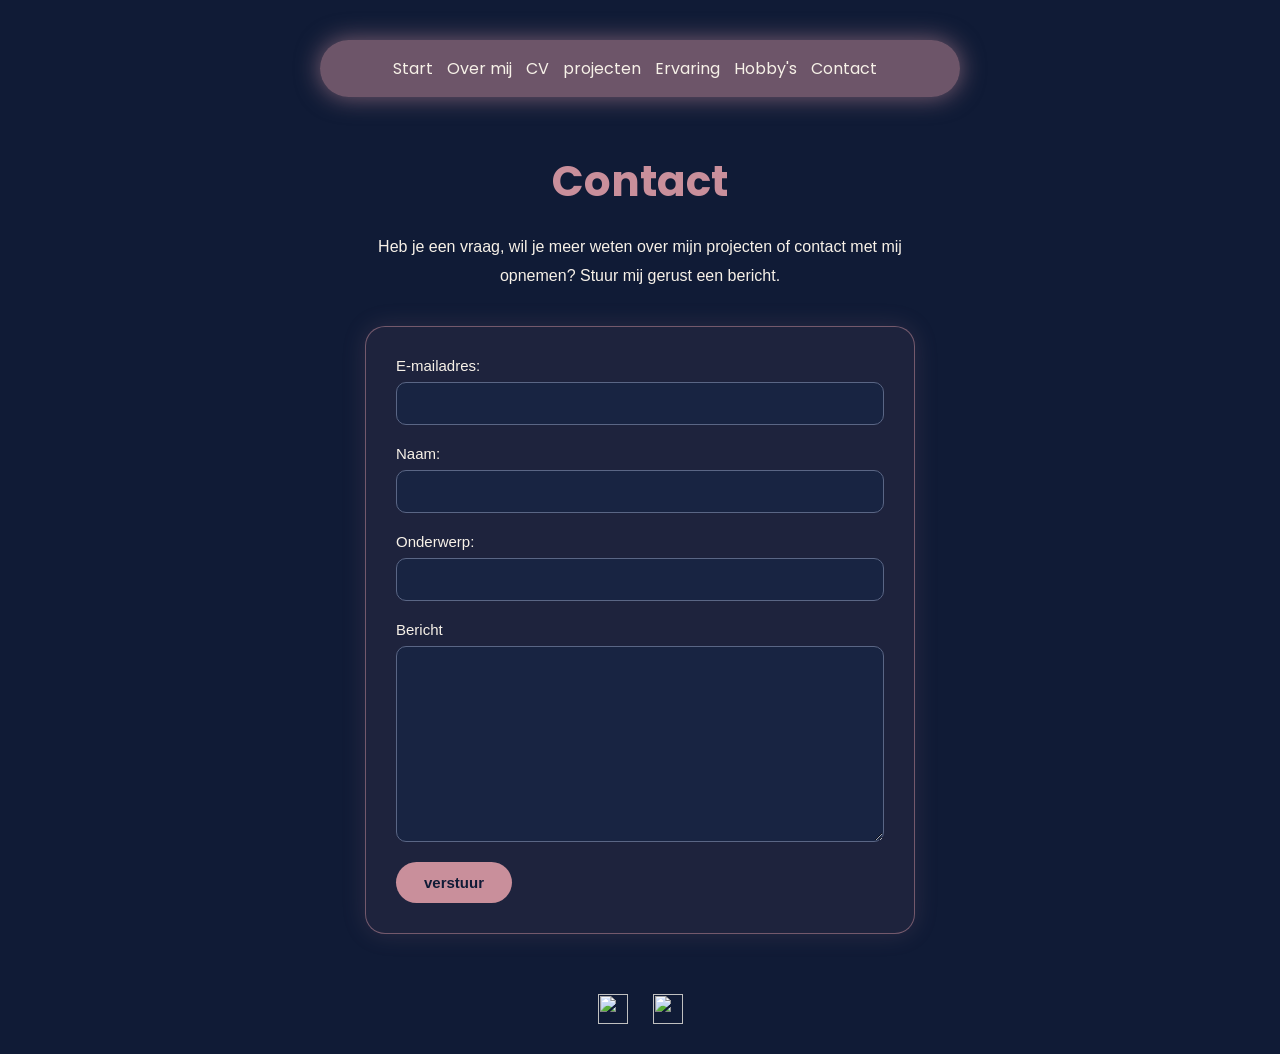
==== contact.html @ 67a2e7f8 "Add portfolio website files" ====
<html lang="en">
<head>
    <link rel="stylesheet" href="style.css">
    <meta charset="UTF-8">
    <meta name="viewport" content="width=device-width, initial-scale=1.0">
    <title>Pagina voor mijn formulier</title>
    <link rel="icon" href="favicon_io/favicon.ico" type="image/x-icon">
</head>
<body>
        <nav>
    <a href="index.html">Start </a>
    <a href="overmij.html">Over mij</a>
    <a href="cv.html"> CV </a>
    <a href="project.html">projecten </a>   
    <a href="ervaring.html">Ervaring </a>   
    <a href="hobby.html">Hobby's</a>
    <a href="contact.html">Contact </a>
      </nav>
      <h1>Contact</h1>
      <p>Heb je een vraag, wil je meer weten over mijn projecten of contact met mij 
opnemen? Stuur mij gerust een bericht.</p>

   <form action="https://tm-statweb.be/forms.php" method="post">

    <div>
    <label for="emailadress">E-mailadres:</label>
     <input type="email" id="emailadress" name="mail" required>
     </div>

     <div>
      <label for="naam">Naam:</label>
      <input type="text" id="naam" name="naam" required>
      </div>
      
<div>
    <label for="onderwerp">Onderwerp:</label>
    <input type="text" id="onderwerp" name="onderwerp" required>
</div>

      <div>
      <label for="bericht">Bericht</label>
      <textarea name="berichtvanmij" id="bericht" rows="10"></textarea>
      </div>

     <input type="submit"  value="verstuur">

   </form>
   
<div class="social-icons">
    <a href="https://www.instagram.com/shayma.vibes?cplk=MTE5NmI5YmJnaTl1aA%3D%3D&utm_source=qr" target="_blank" rel="noopener noreferrer" aria-label="Instagram">
        <img src="https://cdn.simpleicons.org/instagram/C98F9B" alt="">
    </a>

    
    <a href="https://github.com/" target="_blank" rel="noopener noreferrer" aria-label="GitHub">
        <img src="https://cdn.simpleicons.org/github/C98F9B" alt="">
    </a>
</div>

</body>
</html>
---- style.css ----
@import url('https://fonts.googleapis.com/css2?family=Poppins:wght@400;500;600;700&display=swap');

* {
    margin: 0;
    padding: 0;
    box-sizing: border-box;
    font-family: Arial, sans-serif;
    scroll-behavior: smooth;
}

body {
    background-color: #101B36;
}

/* Navigation bar */
nav {
    background: rgba(201, 143, 155, 0.5);
    padding: 16px 0;
    width: 50%;
    text-align: center;
    position: fixed;
    top: 40px;
    left: 50%;
    transform: translateX(-50%);
    border-radius: 30px;
    box-shadow: 0 0 25px rgba(201, 143, 155, 0.6);
    z-index: 10;
}

nav a {
    text-decoration: none;
    color: #F7F1E8;
    margin-right: 10px;
    transition: 300ms;
    font-family: "Poppins", sans-serif;
}

nav a:hover {
    color: #5A4035;
}

/* Main section */
.about-section {
    max-width: 1100px;
    margin: 100px auto 60px;
    padding: 30px;
}

/* Text and avatar layout */
.about-content {
    display: flex;
    flex-direction: row;
    align-items: center;
    justify-content: space-between;
    gap: 60px;
}

/* Title and paragraph */
.about-text {
    flex: 1;
    max-width: 450px;
    color: #F7F1E8;
}

.about-text h1 {
    font-family: "Poppins", sans-serif;
    font-size: 48px;
    font-weight: 700;
    margin-bottom: 20px;
    color: #C98F9B;
}

.about-text p {
    font-size: 16px;
    line-height: 1.8;
}

/* Avatar area */


img {
    max-width: 100%;
    height: auto;
    display: block;
}
.about-content .avatar img {
    width: 100%;
    height: 100%;
    max-width: none;
    min-height: 0;
    object-fit: cover;
    display: block;
}

/* Contact pagina */

h1 {
    text-align: center;
    color: #C98F9B;
    font-family: "Poppins", sans-serif;
    font-size: 42px;
    margin-top: 150px;
    margin-bottom: 20px;
}

p {
    color: #F7F1E8;
    text-align: center;
    max-width: 600px;
    line-height: 1.8;
    margin: 0 auto 35px;
    padding: 0 20px;
}


form {
    max-width: 550px;
    margin: 0 auto 60px;
    padding: 30px;
    background-color: rgba(201, 143, 155, 0.08);
    border: 1px solid rgba(201, 143, 155, 0.5);
    border-radius: 20px;
    box-shadow: 0 0 25px rgba(201, 143, 155, 0.15);
}

form div {
    margin-bottom: 20px;
}


label {
    display: block;
    color: #F7F1E8;
    margin-bottom: 8px;
    font-size: 15px;
}


input[type="text"],
input[type="email"],
textarea {
    width: 100%;
    box-sizing: border-box;
    padding: 12px;
    border: 1px solid #5A6685;
    border-radius: 10px;
    background-color: #182442;
    color: #F7F1E8;
    font-size: 15px;
    outline: none;
}

/* Als je in een veld klikt */

input[type="text"]:focus,
input[type="email"]:focus,
textarea:focus {
    border-color: #C98F9B;
    box-shadow: 0 0 10px rgba(201, 143, 155, 0.3);
}

textarea {
    resize: vertical;
}

/* Verstuurknop */

input[type="submit"] {
    padding: 12px 28px;
    background-color: #C98F9B;
    color: #101B36;
    border: none;
    border-radius: 25px;
    font-size: 15px;
    font-weight: bold;
    cursor: pointer;
    transition: 0.3s;
}

input[type="submit"]:hover {
    background-color: #F7F1E8;
    box-shadow: 0 0 15px rgba(201, 143, 155, 0.5);
    transform: translateY(-2px);
}
/* Projecten pagina */

.projecten-pagina {
    max-width: 1150px;
    margin: 150px auto 60px;
    padding: 20px;
}

.projecten-pagina h1 {
    color: #C98F9B;
    text-align: center;
    font-family: "Poppins", sans-serif;
    font-size: 42px;
    margin: 0 0 20px;
}

.projecten-pagina .intro {
    color: #F7F1E8;
    text-align: center;
    max-width: 600px;
    margin: 0 auto 45px;
    line-height: 1.8;
}

.projecten-container {
    display: grid;
    grid-template-columns: repeat(3, 1fr);
    gap: 25px;
}

.project {
    background-color: rgba(201, 143, 155, 0.08);
    border: 1px solid rgba(201, 143, 155, 0.4);
    border-radius: 20px;
    padding: 20px;
    text-align: center;
    box-shadow: 0 0 20px rgba(201, 143, 155, 0.12);
    transition: 0.3s;
}

.project:hover {
    transform: translateY(-5px);
    box-shadow: 0 0 25px rgba(201, 143, 155, 0.3);
}

.project img {
    width: 100%;
    height: 200px;
    object-fit: cover;
    border-radius: 15px;
    box-shadow: none;
}

.project h2 {
    color: #C98F9B;
    font-family: "Poppins", sans-serif;
    font-size: 21px;
    margin: 20px 0 12px;
}

.project p {
    color: #F7F1E8;
    font-size: 14px;
    line-height: 1.8;
    margin-bottom: 25px;
}

.project-knop {
    display: inline-block;
    background-color: #C98F9B;
    color: #101B36;
    text-decoration: none;
    padding: 12px 20px;
    border-radius: 25px;
    font-size: 14px;
    font-weight: bold;
    transition: 0.3s;
}

.project-knop:hover {
    background-color: #F7F1E8;
    transform: translateY(-2px);
}


/* Ervaring pagina */
.ervaring-pagina {
    max-width: 650px;
    margin: 0 auto 40px;
    padding: 20px 20px 20px;
}


.ervaring-pagina h1 {
    color: #C98F9B;
    font-family: "Poppins", sans-serif;
    font-size: 60px;
    font-weight: 500;
    margin-bottom: 30px;
}

.ervaring-tekst {
    margin-bottom: 25px;
    padding-bottom: 20px;
    border-bottom: 1px solid rgba(201, 143, 155, 0.3);
}

.ervaring-tekst:last-child {
    border-bottom: none;
}

.ervaring-tekst h2 {
    color: #C98F9B;
    font-family: "Poppins", sans-serif;
    font-size: 19px;
    font-weight: 500;
    margin-bottom: 10px;
}

.ervaring-tekst p {
    color: #F7F1E8;
    font-size: 15px;
    line-height: 1.7;
    margin: 0;
}


/* CV pagina */

.cv-pagina {
    max-width: 750px;
    margin: 0 auto;
    padding: 20px 20px 20px;
}


.cv-pagina h1 {
    color: #C98F9B;
    font-family: "Poppins", sans-serif;
    font-size: 50px;
    font-weight: 500;
    text-align: left;
    margin-bottom: 20px;
}


.cv-container {
    display: grid;
    grid-template-columns: 1fr 1fr;
    gap: 35px;
    align-items: start;
}

.cv-kolom {
    display: flex;
    flex-direction: column;
    gap: 20px;
}

.cv-sectie {
    padding-bottom: 15px;
    border-bottom: 1px solid rgba(201, 143, 155, 0.3);
}

.cv-sectie h2 {
    color: #C98F9B;
    font-family: "Poppins", sans-serif;
    font-size: 18px;
    font-weight: 500;
    margin-bottom: 10px;
}


.cv-sectie ul {
    color: #F7F1E8;
    font-size: 14px;
    line-height: 1.8;
    padding-left: 20px;
    margin: 0;
}

.cv-sectie li {
    padding-left: 2px;
    margin-bottom: 3px;
}

.cv-sectie li::marker {
    color: #C98F9B;
}
/* Tabel */
table {
    width: 100%;
    max-width: 600px;
    margin: 30px auto;
    border-collapse: collapse;
    background-color: rgba(201, 143, 155, 0.08);
    color: #F7F1E8;
    border-radius: 12px;
    overflow: hidden;
    box-shadow: 0 0 20px rgba(201, 143, 155, 0.15);
}

/* Titel van de tabel */
caption {
    color: #C98F9B;
    font-family: "Poppins", sans-serif;
    font-size: 20px;
    font-weight: 600;
    margin-bottom: 15px;
}

/* Tabelkoppen */
th {
    background-color: #C98F9B;
    color: #101B36;
    padding: 14px;
    text-align: left;
}

/* Tabelcellen */
td {
    padding: 12px 14px;
    border-bottom: 1px solid rgba(201, 143, 155, 0.3);
}


/* Hobby-pagina */
.hobby-pagina {
    max-width: 1000px;
    margin: 130px auto 50px;
    padding: 20px;
    color: #F7F1E8;
}

.hobby-header {
    margin-bottom: 40px;
}

.hobby-pagina h1 {
    color: #C98F9B;
    font-family: "Poppins", sans-serif;
    font-size: 42px;
    margin-bottom: 20px;
}

.hobby-pagina h2 {
    color: #C98F9B;
    font-family: "Poppins", sans-serif;
    font-size: 23px;
    margin-bottom: 15px;
}

.hobby-pagina p {
    color: #F7F1E8;
    text-align: left;
    max-width: none;
    padding: 0;
    margin: 0 0 15px;
    line-height: 1.8;
}

.hobby-sectie {
    display: flex;
    align-items: center;
    gap: 35px;
    margin-bottom: 40px;
}

.hobby-tekst {
    flex: 1;
}

.hobby-sectie img {
    width: 35%;
    height: 220px;
    min-height: 0;
    object-fit: cover;
    border-radius: 15px;
    box-shadow: none;
}

.hobby-sectie.omgekeerd {
    flex-direction: row-reverse;
}

.hobby-doelen {
    margin-top: 20px;
}

.hobby-doelen ul {
    padding-left: 25px;
    margin: 15px 0;
    line-height: 1.8;
}

.hobby-doelen li::marker {
    color: #C98F9B;
}

/* Startpagina */
.start-pagina {
    min-height: 100vh;
    display: flex;
    flex-direction: column;
    justify-content: center;
    align-items: center;
    text-align: center;
    padding: 120px 20px 40px;
    box-sizing: border-box;
}

.avatar-container {
    width: 260px;
    height: 260px;
    border-radius: 50%;
    overflow: hidden;
    border: 3px solid #C98F9B;
    box-shadow:
        0 0 15px #C98F9B,
        0 0 35px rgba(201, 143, 155, 0.7),
        0 0 60px rgba(201, 143, 155, 0.3);
    margin-bottom: 30px;
}

.start-avatar {
    width: 100%;
    height: 100%;
    object-fit: cover;
    display: block;
}

.start-pagina h1 {
    color: #F7F1E8;
    font-size: 38px;
    margin: 0 0 15px;
}

.start-pagina p {
    color: #C98F9B;
    font-size: 18px;
    margin: 0;
}


/* Avatar op de Over mij-pagina */
.about-content .avatar {
    width: 380px;
    height: 380px;
    flex-shrink: 0;
    border-radius: 50%;
    overflow: hidden;
    border: 3px solid #C98F9B;
    box-shadow: 0 0 18px rgba(201, 143, 155, 0.7);
}

.about-content .avatar img {
    width: 100%;
    height: 100%;
    object-fit: cover;
    display: block;
}


.social-icons {
    display: flex;
    flex-direction: row;
    justify-content: center;
    align-items: center;
    gap: 25px;
    margin: 30px auto;
}

.social-icons a {
    display: inline-flex;
    width: 30px;
    height: 30px;
    flex: 0 0 30px;
    align-items: center;
    justify-content: center;
    transition: transform 0.3s ease;
}

.social-icons img {
    width: 30px;
    height: 30px;
    min-height: 0;
    max-width: none;
    object-fit: contain;
    border-radius: 0;
    box-shadow: none;
    display: block;
}

.social-icons a:hover {
    transform: translateY(-5px);
}

.social-icons a:hover img {
    filter: drop-shadow(0 0 8px #C98F9B);
}
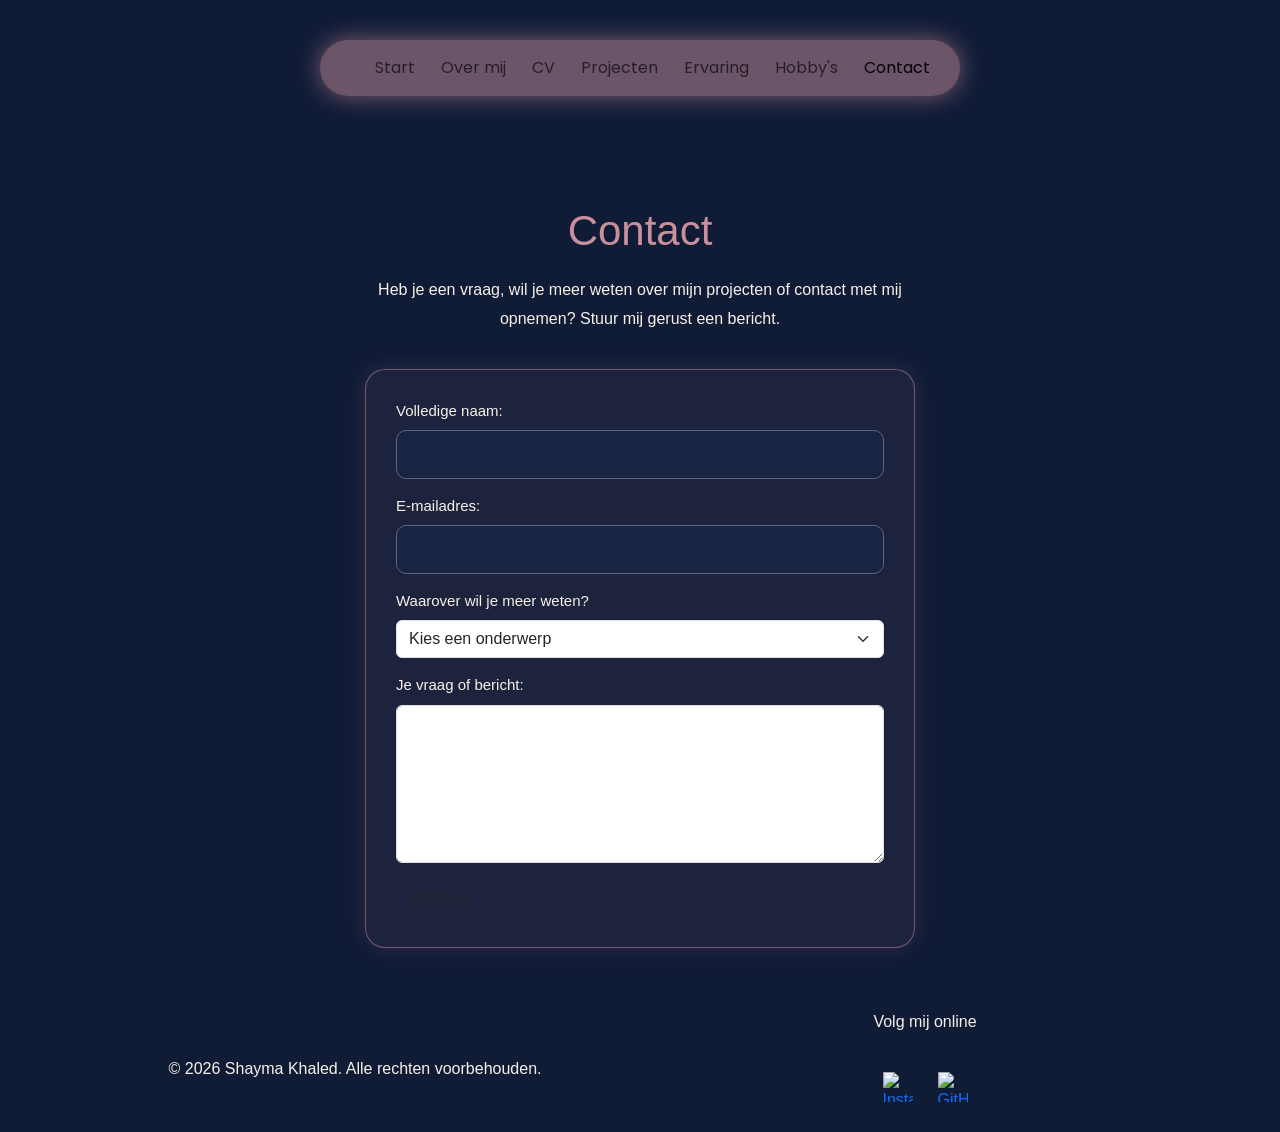
==== commit cc24e8eb: "Update portfolio content and navigation" ====
--- a/contact.html
+++ b/contact.html
@@ -1,61 +1,134 @@
-<html lang="en">
+<!DOCTYPE html>
+<html lang="nl">
 <head>
+     <link rel="stylesheet" href="https://cdn.jsdelivr.net/npm/bootstrap@5.3.8/dist/css/bootstrap.min.css">
     <link rel="stylesheet" href="style.css">
     <meta charset="UTF-8">
     <meta name="viewport" content="width=device-width, initial-scale=1.0">
+     
+    
     <title>Pagina voor mijn formulier</title>
     <link rel="icon" href="favicon_io/favicon.ico" type="image/x-icon">
 </head>
 <body>
-        <nav>
-    <a href="index.html">Start </a>
-    <a href="overmij.html">Over mij</a>
-    <a href="cv.html"> CV </a>
-    <a href="project.html">projecten </a>   
-    <a href="ervaring.html">Ervaring </a>   
-    <a href="hobby.html">Hobby's</a>
-    <a href="contact.html">Contact </a>
-      </nav>
+  
+<nav class="navbar navbar-expand-lg custom-navbar">
+  <div class="container-fluid">
+    <button class="navbar-toggler" type="button" data-bs-toggle="collapse" data-bs-target="#navbarNavDropdown" aria-controls="navbarNavDropdown" aria-expanded="false" aria-label="Toggle navigation">
+      <span class="navbar-toggler-icon"></span>
+    </button>
+    <div class="collapse navbar-collapse" id="navbarNavDropdown">
+     <ul class="navbar-nav ms-auto">
+     <li class="nav-item">
+          <a class="nav-link " href="index.html">Start</a>
+        </li>
+        <li class="nav-item">
+          <a class="nav-link "  href="overmij.html">Over mij</a>
+        </li>
+        <li class="nav-item">
+          <a class="nav-link" href="cv.html">CV</a>
+        </li>
+        <li class="nav-item">
+          <a class="nav-link" href="project.html">Projecten</a>
+        </li>
+          <li class="nav-item">
+          <a class="nav-link" href="ervaring.html">Ervaring</a>
+        </li>
+         <li class="nav-item">
+          <a class="nav-link" href="hobby.html">Hobby's</a>
+        </li>
+        <li class="nav-item">
+    <a class="nav-link active" aria-current="page" href="contact.html">Contact</a>
+</li>
+        
+        
+        
+      </ul>
+    </div>
+  </div>
+</nav>
       <h1>Contact</h1>
       <p>Heb je een vraag, wil je meer weten over mijn projecten of contact met mij 
 opnemen? Stuur mij gerust een bericht.</p>
 
-   <form action="https://tm-statweb.be/forms.php" method="post">
+   
+<form action="https://tm-statweb.be/forms.php" method="post" class="contact-form">
 
-    <div>
-    <label for="emailadress">E-mailadres:</label>
-     <input type="email" id="emailadress" name="mail" required>
-     </div>
+    <div class="mb-3">
+        <label for="naam" class="form-label">Volledige naam:</label>
+        <input type="text" class="form-control" id="naam"
+               name="naam" required>
+    </div>
 
-     <div>
-      <label for="naam">Naam:</label>
-      <input type="text" id="naam" name="naam" required>
-      </div>
-      
-<div>
-    <label for="onderwerp">Onderwerp:</label>
-    <input type="text" id="onderwerp" name="onderwerp" required>
-</div>
+    <div class="mb-3">
+        <label for="emailadress" class="form-label">E-mailadres:</label>
+        <input type="email" class="form-control" id="emailadress"
+               name="mail" required>
+    </div>
 
-      <div>
-      <label for="bericht">Bericht</label>
-      <textarea name="berichtvanmij" id="bericht" rows="10"></textarea>
-      </div>
+    <div class="mb-3">
+        <label for="vaardigheid" class="form-label">
+            Waarover wil je meer weten?
+        </label>
 
-     <input type="submit"  value="verstuur">
+        <select class="form-select" id="vaardigheid" name="vaardigheid" required>
+            <option value="" selected disabled>Kies een onderwerp</option>
+            <option value="programmeren">Programmeren</option>
+            <option value="webdesign">Webdesign</option>
+            <option value="grafisch ontwerp">Grafisch ontwerp</option>
+            <option value="projecten">Mijn projecten</option>
+            <option value="andere">Andere</option>
+        </select>
+    </div>
 
-   </form>
+    <div class="mb-3">
+        <label for="bericht" class="form-label">Je vraag of bericht:</label>
+        <textarea class="form-control" id="bericht"
+                  name="berichtvanmij" rows="6" required></textarea>
+    </div>
+
+    <button type="submit" class="btn custom-btn">Verstuur</button>
+
+</form>
+
    
-<div class="social-icons">
-    <a href="https://www.instagram.com/shayma.vibes?cplk=MTE5NmI5YmJnaTl1aA%3D%3D&utm_source=qr" target="_blank" rel="noopener noreferrer" aria-label="Instagram">
-        <img src="https://cdn.simpleicons.org/instagram/C98F9B" alt="">
-    </a>
+<footer class="site-footer">
+    <div class="container">
+        <div class="row align-items-center text-center g-4">
 
-    
-    <a href="https://github.com/" target="_blank" rel="noopener noreferrer" aria-label="GitHub">
-        <img src="https://cdn.simpleicons.org/github/C98F9B" alt="">
-    </a>
-</div>
+            <div class="col-md-6">
+                <p class="mb-0">
+                    &copy; 2026 Shayma Khaled. Alle rechten voorbehouden.
+                </p>
+            </div>
+
+            <div class="col-md-6">
+                <p>Volg mij online</p>
+
+                <div class="social-icons">
+                    <a href="https://www.instagram.com/shayma.vibes/"
+                       target="_blank"
+                       rel="noopener noreferrer"
+                       aria-label="Instagram">
+                        <img src="https://cdn.simpleicons.org/instagram/C98F9B"
+                             alt="Instagram">
+                    </a>
+
+                    <a href="https://github.com/1984-web"
+                       target="_blank"
+                       rel="noopener noreferrer"
+                       aria-label="GitHub">
+                        <img src="https://cdn.simpleicons.org/github/C98F9B"
+                             alt="GitHub">
+                    </a>
+                </div>
+            </div>
+
+        </div>
+    </div>
+</footer>
+
+<script src="https://cdn.jsdelivr.net/npm/bootstrap@5.3.8/dist/js/bootstrap.bundle.min.js"></script>
 
 </body>
 </html>
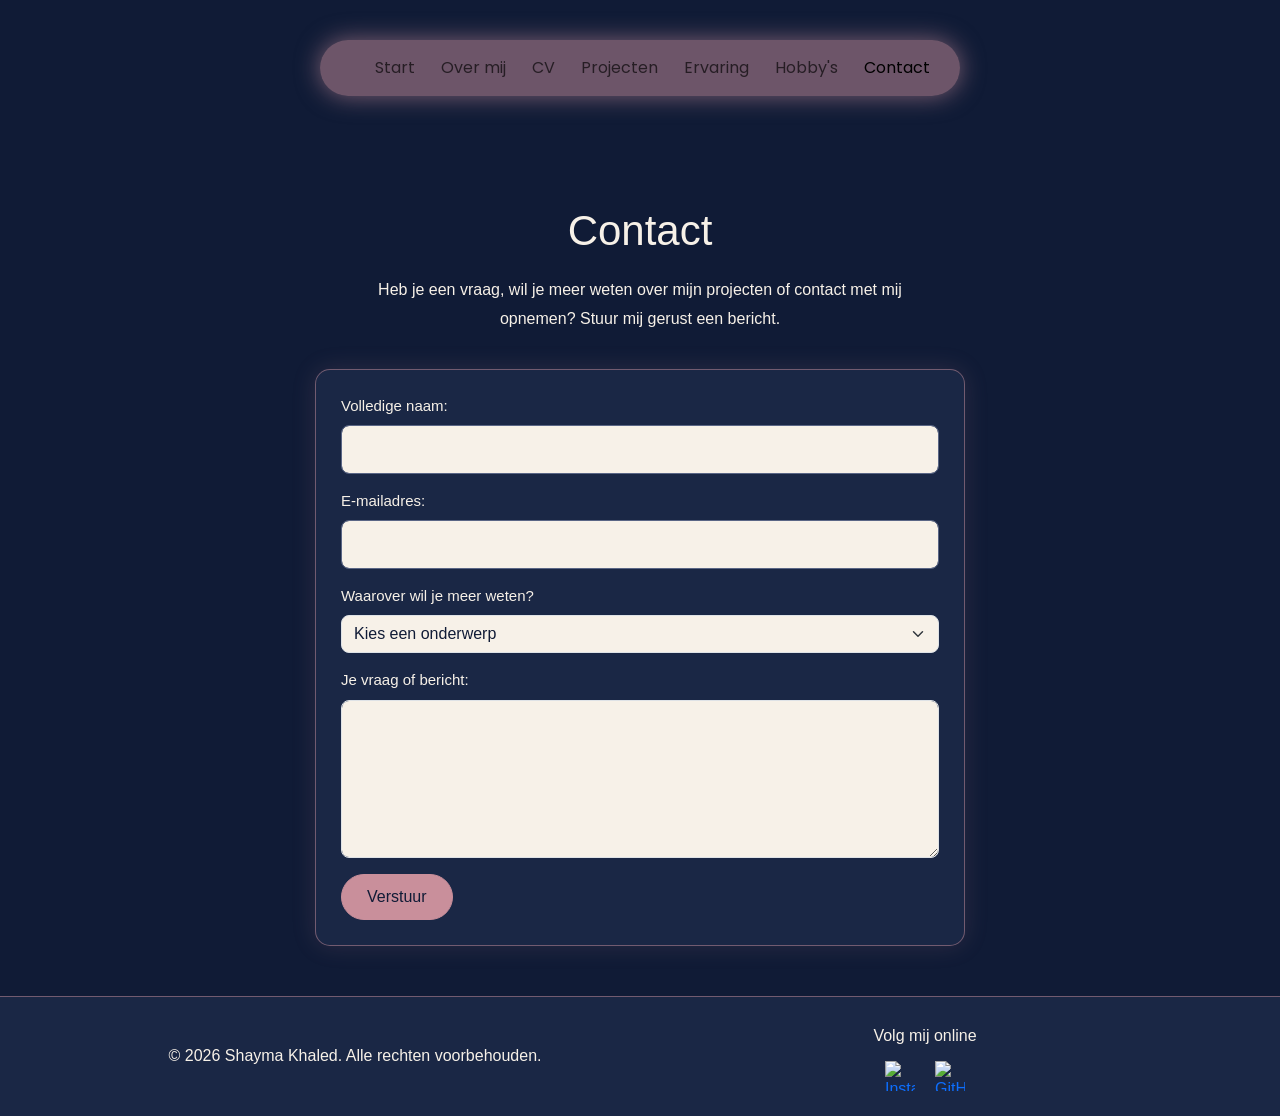
==== commit 99ac48c8: "Organize project folders and update asset paths" ====
--- a/contact.html
+++ b/contact.html
@@ -2,7 +2,7 @@
 <html lang="nl">
 <head>
      <link rel="stylesheet" href="https://cdn.jsdelivr.net/npm/bootstrap@5.3.8/dist/css/bootstrap.min.css">
-    <link rel="stylesheet" href="style.css">
+    <link rel="stylesheet" href="css/style.css">
     <meta charset="UTF-8">
     <meta name="viewport" content="width=device-width, initial-scale=1.0">
      
--- a/css/style.css
+++ b/css/style.css
@@ -0,0 +1,880 @@
+@import url('https://fonts.googleapis.com/css2?family=Poppins:wght@400;500;600;700&display=swap');
+
+* {
+    margin: 0;
+    padding: 0;
+    box-sizing: border-box;
+    font-family: Arial, sans-serif;
+    scroll-behavior: smooth;
+}
+
+body {
+    background-color: #101B36;
+}
+
+/* Navigation bar */
+nav {
+    background: rgba(201, 143, 155, 0.5);
+    padding: 16px 0;
+    width: 50%;
+    text-align: center;
+    position: fixed;
+    top: 40px;
+    left: 50%;
+    transform: translateX(-50%);
+    border-radius: 30px;
+    box-shadow: 0 0 25px rgba(201, 143, 155, 0.6);
+    z-index: 10;
+}
+
+nav a {
+    text-decoration: none;
+    color: #F7F1E8;
+    margin-right: 10px;
+    transition: 300ms;
+    font-family: "Poppins", sans-serif;
+}
+
+nav a:hover {
+    color: #5A4035;
+}
+
+/* Main section */
+.about-section {
+    max-width: 1100px;
+    margin: 100px auto 60px;
+    padding: 30px;
+}
+
+/* Text and avatar layout */
+.about-content {
+    display: flex;
+    flex-direction: row;
+    align-items: center;
+    justify-content: space-between;
+    gap: 60px;
+}
+
+/* Title and paragraph */
+.about-text {
+    flex: 1;
+    max-width: 450px;
+    color: #F7F1E8;
+}
+
+.about-text h1 {
+    font-family: "Poppins", sans-serif;
+    font-size: 48px;
+    font-weight: 700;
+    margin-bottom: 20px;
+    color: #C98F9B;
+}
+
+.about-text p {
+    font-size: 16px;
+    line-height: 1.8;
+}
+
+/* Images */
+img {
+    max-width: 100%;
+    height: auto;
+    display: block;
+}
+
+.about-content .avatar img {
+    width: 100%;
+    height: 100%;
+    max-width: none;
+    min-height: 0;
+    object-fit: cover;
+    display: block;
+}
+
+/* Contact pagina */
+h1 {
+    text-align: center;
+    color: #C98F9B;
+    font-family: "Poppins", sans-serif;
+    font-size: 42px;
+    margin-top: 150px;
+    margin-bottom: 20px;
+}
+
+p {
+    color: #F7F1E8;
+    text-align: center;
+    max-width: 600px;
+    line-height: 1.8;
+    margin: 0 auto 35px;
+    padding: 0 20px;
+}
+
+form {
+    max-width: 550px;
+    margin: 0 auto 60px;
+    padding: 30px;
+    background-color: rgba(201, 143, 155, 0.08);
+    border: 1px solid rgba(201, 143, 155, 0.5);
+    border-radius: 20px;
+    box-shadow: 0 0 25px rgba(201, 143, 155, 0.15);
+}
+
+form div {
+    margin-bottom: 20px;
+}
+
+label {
+    display: block;
+    color: #F7F1E8;
+    margin-bottom: 8px;
+    font-size: 15px;
+}
+
+input[type="text"],
+input[type="email"],
+textarea {
+    width: 100%;
+    box-sizing: border-box;
+    padding: 12px;
+    border: 1px solid #5A6685;
+    border-radius: 10px;
+    background-color: #182442;
+    color: #F7F1E8;
+    font-size: 15px;
+    outline: none;
+}
+
+/* Als je in een veld klikt */
+input[type="text"]:focus,
+input[type="email"]:focus,
+textarea:focus {
+    border-color: #C98F9B;
+    box-shadow: 0 0 10px rgba(201, 143, 155, 0.3);
+}
+
+textarea {
+    resize: vertical;
+}
+
+/* Verstuurknop */
+input[type="submit"] {
+    padding: 12px 28px;
+    background-color: #C98F9B;
+    color: #101B36;
+    border: none;
+    border-radius: 25px;
+    font-size: 15px;
+    font-weight: bold;
+    cursor: pointer;
+    transition: 0.3s;
+}
+
+input[type="submit"]:hover {
+    background-color: #F7F1E8;
+    box-shadow: 0 0 15px rgba(201, 143, 155, 0.5);
+    transform: translateY(-2px);
+}
+
+/* Projecten pagina */
+.projecten-pagina {
+    max-width: 1150px;
+    margin: 150px auto 60px;
+    padding: 20px;
+}
+
+.projecten-pagina h1 {
+    color: #C98F9B;
+    text-align: center;
+    font-family: "Poppins", sans-serif;
+    font-size: 42px;
+    margin: 0 0 20px;
+}
+
+.projecten-pagina .intro {
+    color: #F7F1E8;
+    text-align: center;
+    max-width: 600px;
+    margin: 0 auto 45px;
+    line-height: 1.8;
+}
+
+.projecten-container {
+    display: grid;
+    grid-template-columns: repeat(3, 1fr);
+    gap: 25px;
+}
+
+.project {
+    background-color: rgba(201, 143, 155, 0.08);
+    border: 1px solid rgba(201, 143, 155, 0.4);
+    border-radius: 20px;
+    padding: 20px;
+    text-align: center;
+    box-shadow: 0 0 20px rgba(201, 143, 155, 0.12);
+    transition: 0.3s;
+}
+
+.project:hover {
+    transform: translateY(-5px);
+    box-shadow: 0 0 25px rgba(201, 143, 155, 0.3);
+}
+
+.project img {
+    width: 100%;
+    height: 200px;
+    object-fit: cover;
+    border-radius: 15px;
+    box-shadow: none;
+}
+
+.project h2 {
+    color: #C98F9B;
+    font-family: "Poppins", sans-serif;
+    font-size: 21px;
+    margin: 20px 0 12px;
+}
+
+.project p {
+    color: #F7F1E8;
+    font-size: 14px;
+    line-height: 1.8;
+    margin-bottom: 25px;
+}
+
+.project-knop {
+    display: inline-block;
+    background-color: #C98F9B;
+    color: #101B36;
+    text-decoration: none;
+    padding: 12px 20px;
+    border-radius: 25px;
+    font-size: 14px;
+    font-weight: bold;
+    transition: 0.3s;
+}
+
+.project-knop:hover {
+    background-color: #F7F1E8;
+    transform: translateY(-2px);
+}
+
+/* Ervaring pagina */
+.ervaring-pagina {
+    max-width: 650px;
+    margin: 0 auto 40px;
+    padding: 20px;
+}
+
+.ervaring-pagina h1 {
+    color: #C98F9B;
+    font-family: "Poppins", sans-serif;
+    font-size: 60px;
+    font-weight: 500;
+    margin-bottom: 30px;
+}
+
+.ervaring-tekst {
+    margin-bottom: 25px;
+    padding-bottom: 20px;
+    border-bottom: 1px solid rgba(201, 143, 155, 0.3);
+}
+
+.ervaring-tekst:last-child {
+    border-bottom: none;
+}
+
+.ervaring-tekst h2 {
+    color: #C98F9B;
+    font-family: "Poppins", sans-serif;
+    font-size: 19px;
+    font-weight: 500;
+    margin-bottom: 10px;
+}
+
+.ervaring-tekst p {
+    color: #F7F1E8;
+    font-size: 15px;
+    line-height: 1.7;
+    margin: 0;
+}
+
+/* CV pagina */
+.cv-pagina {
+    max-width: 1000px;
+    margin: 125px auto 0;
+    padding: 20px;
+}
+
+.cv-pagina h1 {
+    color: #C98F9B;
+    font-family: "Poppins", sans-serif;
+    font-size: 50px;
+    font-weight: 500;
+    text-align: left;
+    margin-top: 20px;
+    margin-bottom: 25px;
+}
+
+.cv-container {
+    display: grid;
+    grid-template-columns: minmax(0, 1fr) minmax(0, 1fr);
+    gap: 35px;
+    align-items: start;
+}
+
+.cv-kolom {
+    min-width: 0;
+    display: flex;
+    flex-direction: column;
+    gap: 20px;
+}
+
+.cv-sectie {
+    min-width: 0;
+    padding-bottom: 15px;
+    border-bottom: 1px solid rgba(201, 143, 155, 0.3);
+}
+
+.cv-sectie h2 {
+    color: #C98F9B;
+    font-family: "Poppins", sans-serif;
+    font-size: 18px;
+    font-weight: 500;
+    margin-bottom: 10px;
+}
+
+.cv-sectie ul {
+    color: #F7F1E8;
+    font-size: 14px;
+    line-height: 1.8;
+    padding-left: 20px;
+    margin: 0;
+}
+
+.cv-sectie li {
+    padding-left: 2px;
+    margin-bottom: 3px;
+}
+
+.cv-sectie li::marker {
+    color: #C98F9B;
+}
+
+/* Tabel talenkennis */
+.cv-talen-tabel {
+    display: table;
+    visibility: visible;
+    opacity: 1;
+    width: 100%;
+    max-width: 600px;
+    margin: 10px auto 20px;
+    border-collapse: collapse;
+    background-color: rgba(201, 143, 155, 0.08);
+    color: #F7F1E8;
+    border-radius: 12px;
+    overflow: hidden;
+    box-shadow: 0 0 20px rgba(201, 143, 155, 0.15);
+}
+
+.cv-talen-tabel caption {
+    caption-side: top;
+    color: #C98F9B;
+    font-family: "Poppins", sans-serif;
+    font-size: 20px;
+    font-weight: 600;
+    text-align: center;
+    padding-bottom: 10px;
+}
+
+.cv-talen-tabel th {
+    background-color: #C98F9B;
+    color: #101B36;
+    padding: 14px;
+    text-align: left;
+}
+
+.cv-talen-tabel td {
+    color: #F7F1E8;
+    padding: 12px 14px;
+    border-bottom: 1px solid rgba(201, 143, 155, 0.3);
+}
+
+/* Hobby-pagina */
+.hobby-pagina {
+    max-width: 1000px;
+    margin: 130px auto 50px;
+    padding: 20px;
+    color: #F7F1E8;
+}
+
+.hobby-header {
+    margin-bottom: 40px;
+}
+
+.hobby-pagina h1 {
+    color: #C98F9B;
+    font-family: "Poppins", sans-serif;
+    font-size: 42px;
+    margin-bottom: 20px;
+}
+
+.hobby-pagina h2 {
+    color: #C98F9B;
+    font-family: "Poppins", sans-serif;
+    font-size: 23px;
+    margin-bottom: 15px;
+}
+
+.hobby-pagina p {
+    color: #F7F1E8;
+    text-align: left;
+    max-width: none;
+    padding: 0;
+    margin: 0 0 15px;
+    line-height: 1.8;
+}
+
+.hobby-sectie {
+    display: flex;
+    align-items: center;
+    gap: 35px;
+    margin-bottom: 40px;
+}
+
+.hobby-tekst {
+    flex: 1;
+}
+
+.hobby-sectie img {
+    width: 35%;
+    height: 220px;
+    min-height: 0;
+    object-fit: cover;
+    border-radius: 15px;
+    box-shadow: none;
+}
+
+.hobby-sectie.omgekeerd {
+    flex-direction: row-reverse;
+}
+
+.hobby-doelen {
+    margin-top: 20px;
+}
+
+.hobby-doelen ul {
+    padding-left: 25px;
+    margin: 15px 0;
+    line-height: 1.8;
+}
+
+.hobby-doelen li::marker {
+    color: #C98F9B;
+}
+
+/* Startpagina */
+.start-pagina {
+    min-height: 100vh;
+    display: flex;
+    flex-direction: column;
+    justify-content: center;
+    align-items: center;
+    text-align: center;
+    padding: 120px 20px 40px;
+}
+
+.avatar-container {
+    width: 260px;
+    height: 260px;
+    border-radius: 50%;
+    overflow: hidden;
+    border: 3px solid #C98F9B;
+    box-shadow:
+        0 0 15px #C98F9B,
+        0 0 35px rgba(201, 143, 155, 0.7),
+        0 0 60px rgba(201, 143, 155, 0.3);
+    margin-bottom: 30px;
+}
+
+.start-avatar {
+    width: 100%;
+    height: 100%;
+    object-fit: cover;
+    display: block;
+}
+
+.start-pagina h1 {
+    color: #F7F1E8;
+    font-size: 38px;
+    margin: 0 0 15px;
+}
+
+.start-pagina p {
+    color: #C98F9B;
+    font-size: 18px;
+    margin: 0;
+}
+
+/* Avatar op de Over mij-pagina */
+.about-content .avatar {
+    width: 380px;
+    height: 380px;
+    flex-shrink: 0;
+    border-radius: 50%;
+    overflow: hidden;
+    border: 3px solid #C98F9B;
+    box-shadow: 0 0 18px rgba(201, 143, 155, 0.7);
+}
+
+.about-content .avatar img {
+    width: 100%;
+    height: 100%;
+    object-fit: cover;
+    display: block;
+}
+
+/* Social media */
+.social-icons {
+    display: flex;
+    flex-direction: row;
+    justify-content: center;
+    align-items: center;
+    gap: 25px;
+    margin: 30px auto;
+}
+
+.social-icons a {
+    display: inline-flex;
+    width: 30px;
+    height: 30px;
+    flex: 0 0 30px;
+    align-items: center;
+    justify-content: center;
+    transition: transform 0.3s ease;
+}
+
+.social-icons img {
+    width: 30px;
+    height: 30px;
+    min-height: 0;
+    max-width: none;
+    object-fit: contain;
+    border-radius: 0;
+    box-shadow: none;
+    display: block;
+}
+
+.social-icons a:hover {
+    transform: translateY(-5px);
+}
+
+.social-icons a:hover img {
+    filter: drop-shadow(0 0 8px #C98F9B);
+}
+
+.custom-navbar .nav-link {
+    white-space: nowrap;
+}
+
+.custom-btn {
+    background-color: #C98F9B;
+    color: #101B36;
+    border: 1px solid #C98F9B;
+    border-radius: 25px;
+    padding: 10px 25px;
+    text-decoration: none;
+    transition: 0.3s;
+}
+
+.custom-btn:hover {
+    background-color: #F7F1E8;
+    color: #101B36;
+    border-color: #F7F1E8;
+}
+
+/* Bootstrap cards */
+.card {
+    background-color: #1A2745;
+    color: #F7F1E8;
+    border: 1px solid rgba(201, 143, 155, 0.5);
+    border-radius: 15px;
+    overflow: hidden;
+}
+
+.card .card-title,
+.card .card-text {
+    color: #F7F1E8;
+}
+
+.card .card-img-top {
+    height: 200px;
+    object-fit: cover;
+}
+
+/* CV profielfoto */
+.cv-foto img {
+    display: block;
+    width: 150px;
+    height: 150px;
+    margin: 0 auto;
+    object-fit: cover;
+    border: 3px solid #C98F9B;
+    box-shadow: 0 0 20px rgba(201, 143, 155, 0.4);
+}
+
+/* Swiper - technische vaardigheden */
+.skillsSwiper {
+    position: relative;
+    width: 100%;
+    max-width: 100%;
+    overflow: hidden;
+    padding: 25px 35px 50px;
+}
+
+.skillsSwiper .swiper-wrapper {
+    align-items: center;
+}
+
+.skillsSwiper .swiper-slide {
+    min-width: 0;
+    height: auto;
+    display: flex;
+    flex-direction: column;
+    align-items: center;
+    justify-content: center;
+    text-align: center;
+}
+
+.skillsSwiper .swiper-slide .skill-logo {
+    display: block;
+    width: 80px;
+    height: 80px;
+    max-width: 100%;
+    object-fit: contain;
+    margin: 0 auto 10px;
+}
+
+.skillsSwiper .swiper-slide p {
+    width: 100%;
+    max-width: none;
+    padding: 0;
+    margin: 8px 0 0;
+    text-align: center;
+    font-size: 14px;
+    color: #F7F1E8;
+}
+
+.skillsSwiper .swiper-button-next,
+.skillsSwiper .swiper-button-prev {
+    color: #C98F9B;
+}
+
+.skillsSwiper .swiper-button-next::after,
+.skillsSwiper .swiper-button-prev::after {
+    font-size: 20px;
+}
+
+.skillsSwiper .swiper-pagination {
+    bottom: 5px;
+}
+
+.skillsSwiper .swiper-pagination-bullet-active {
+    background: #C98F9B;
+}
+
+/* Hobby carousel */
+.hobby-carousel-img {
+    height: 400px;
+    object-fit: cover;
+    border-radius: 15px;
+}
+
+#hobbyCarousel .carousel-caption {
+    background-color: rgba(16, 27, 54, 0.85);
+    border-radius: 12px;
+    padding: 12px;
+}
+
+#hobbyCarousel .carousel-caption h5,
+#hobbyCarousel .carousel-caption p {
+    color: #F7F1E8;
+}
+
+/* Contact form */
+.contact-form {
+    width: 90%;
+    max-width: 650px;
+    margin: 30px auto;
+    padding: 25px;
+    background-color: #1A2745;
+    border: 1px solid rgba(201, 143, 155, 0.5);
+    border-radius: 15px;
+    color: #F7F1E8;
+}
+
+.contact-form .form-label {
+    color: #F7F1E8;
+}
+
+.contact-form .form-control,
+.contact-form .form-select {
+    background-color: #F7F1E8;
+    color: #101B36;
+    border-radius: 8px;
+}
+
+.contact-form .form-control:focus,
+.contact-form .form-select:focus {
+    border-color: #C98F9B;
+    box-shadow: 0 0 0 0.2rem rgba(201, 143, 155, 0.25);
+}
+
+body > h1,
+body > p {
+    text-align: center;
+    color: #F7F1E8;
+}
+
+/* Footer */
+.site-footer {
+    background-color: #1A2745;
+    color: #F7F1E8;
+    border-top: 1px solid rgba(201, 143, 155, 0.5);
+    padding: 25px 0;
+    margin-top: 50px;
+}
+
+.site-footer p {
+    margin-bottom: 10px;
+}
+
+.site-footer .social-icons {
+    display: flex;
+    justify-content: center;
+    gap: 20px;
+    margin: 10px 0 0;
+}
+
+.site-footer .social-icons img {
+    width: 30px;
+    height: 30px;
+}
+
+/* Responsive: navigatie */
+@media (max-width: 991.98px) {
+    .custom-navbar {
+        width: calc(100% - 24px);
+        top: 12px;
+        padding: 10px 14px;
+    }
+
+    .custom-navbar .navbar-nav {
+        align-items: stretch;
+    }
+}
+
+/* Projecten: tablets */
+@media (max-width: 900px) {
+    .projecten-container {
+        grid-template-columns: repeat(2, minmax(0, 1fr));
+    }
+}
+
+/* CV responsive */
+@media (max-width: 767.98px) {
+    .cv-container {
+        grid-template-columns: 1fr;
+    }
+
+    .cv-pagina {
+        padding: 15px;
+    }
+}
+
+/* Mobiele schermen */
+@media (max-width: 576px) {
+
+    .projecten-container {
+        grid-template-columns: 1fr;
+    }
+
+    .about-content {
+        flex-direction: column;
+        gap: 30px;
+    }
+
+    .about-content .avatar {
+        width: min(280px, 100%);
+        height: auto;
+        aspect-ratio: 1 / 1;
+    }
+
+    .about-text h1 {
+        font-size: 36px;
+    }
+
+    .ervaring-pagina h1 {
+        font-size: 42px;
+    }
+
+    .hobby-sectie,
+    .hobby-sectie.omgekeerd {
+        flex-direction: column;
+        align-items: stretch;
+        gap: 20px;
+    }
+
+    .hobby-sectie img {
+        width: 100%;
+        height: 220px;
+    }
+
+    .avatar-container {
+        width: min(220px, 75vw);
+        height: min(220px, 75vw);
+    }
+
+    .cv-pagina h1 {
+        font-size: 38px;
+    }
+
+    .hobby-carousel-img {
+        height: 280px;
+    }
+
+    #hobbyCarousel .carousel-caption {
+        padding: 6px;
+    }
+
+    #hobbyCarousel .carousel-caption h5 {
+        font-size: 16px;
+    }
+
+    #hobbyCarousel .carousel-caption p {
+        font-size: 12px;
+        margin-bottom: 0;
+    }
+
+}
+/* Hobby carousel captions */
+
+#hobbyCarousel .carousel-caption {
+    background-color: rgba(16, 27, 54, 0.85);
+    border-radius: 12px;
+    padding: 12px;
+    text-align: center;
+}
+
+#hobbyCarousel .carousel-caption h5 {
+    color: #F7F1E8;
+    text-align: center;
+}
+
+#hobbyCarousel .carousel-caption p {
+    color: #F7F1E8;
+    text-align: center;
+    max-width: none;
+    padding: 0;
+    margin: 0;
+}
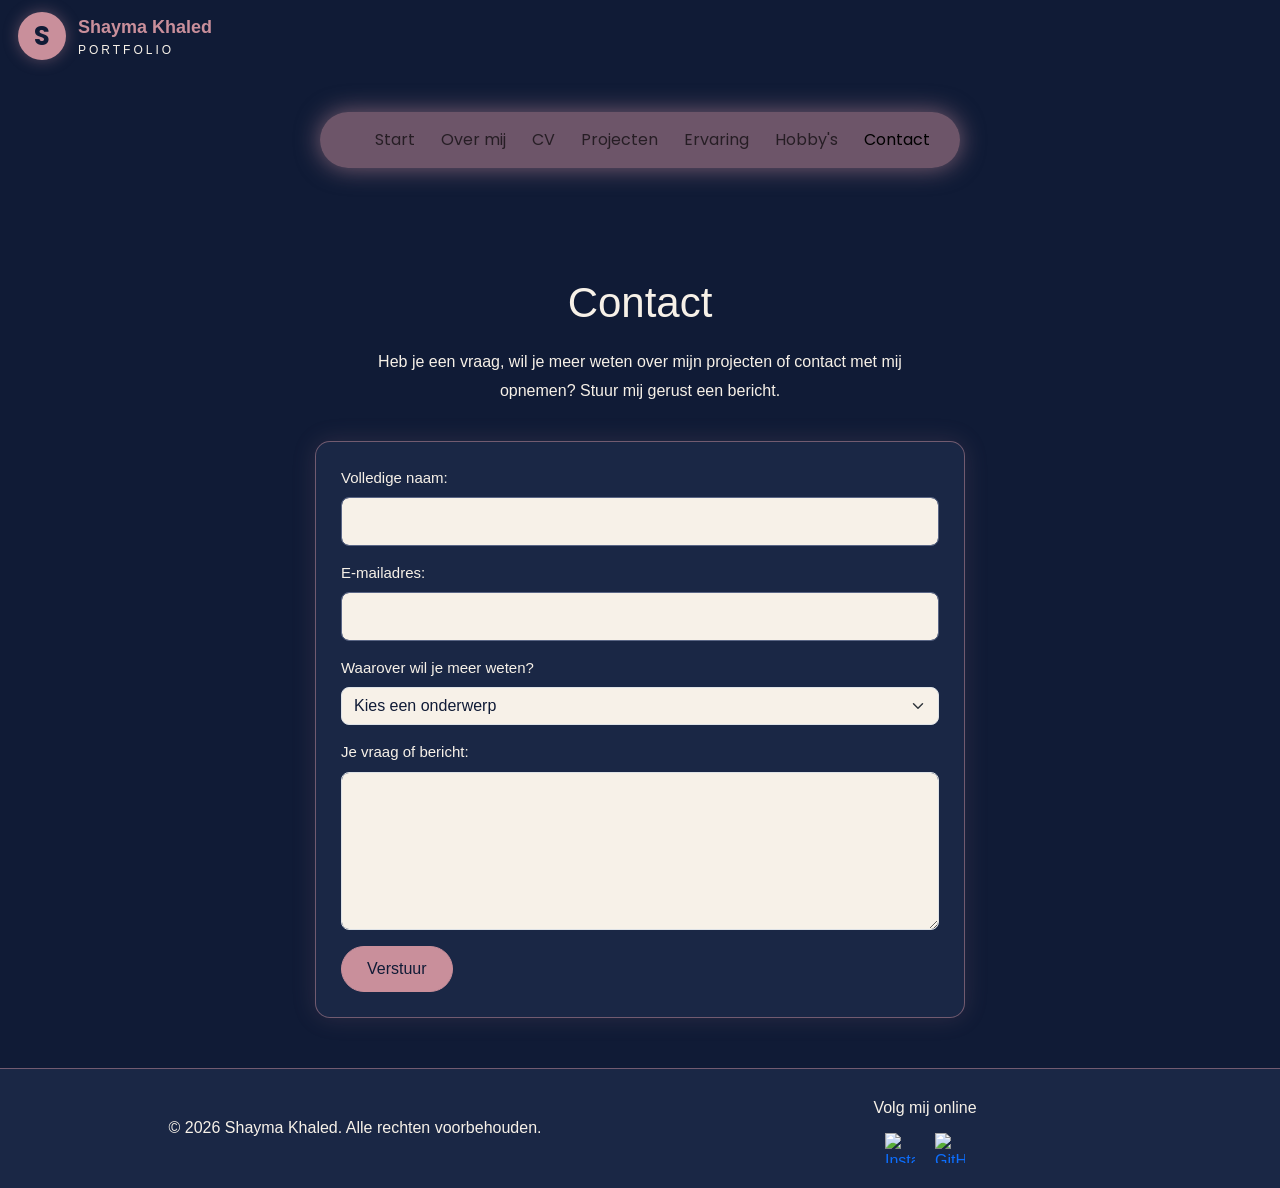
==== commit 2fe615f7: "Add simple portfolio logo" ====
--- a/contact.html
+++ b/contact.html
@@ -11,7 +11,14 @@
     <link rel="icon" href="favicon_io/favicon.ico" type="image/x-icon">
 </head>
 <body>
-  
+  <div class="portfolio-logo">
+    <div class="logo-letter">S</div>
+
+    <div class="logo-text">
+        <span class="logo-name">Shayma Khaled</span>
+        <span class="logo-subtitle">Portfolio</span>
+    </div>
+</div>
 <nav class="navbar navbar-expand-lg custom-navbar">
   <div class="container-fluid">
     <button class="navbar-toggler" type="button" data-bs-toggle="collapse" data-bs-target="#navbarNavDropdown" aria-controls="navbarNavDropdown" aria-expanded="false" aria-label="Toggle navigation">
--- a/css/style.css
+++ b/css/style.css
@@ -877,4 +877,49 @@
     max-width: none;
     padding: 0;
     margin: 0;
+}
+/* Portfolio Logo */
+
+.portfolio-logo {
+    display: inline-flex;
+    align-items: center;
+    gap: 12px;
+    padding: 12px 18px;
+}
+
+.logo-letter {
+    width: 48px;
+    height: 48px;
+    display: flex;
+    align-items: center;
+    justify-content: center;
+
+    background-color: #C98F9B;
+    color: #101B36;
+
+    border-radius: 50%;
+    font-family: "Poppins", sans-serif;
+    font-size: 26px;
+    font-weight: 700;
+
+    box-shadow: 0 0 15px rgba(201, 143, 155, 0.4);
+}
+
+.logo-text {
+    display: flex;
+    flex-direction: column;
+}
+
+.logo-name {
+    color: #C98F9B;
+    font-family: "Poppins", sans-serif;
+    font-size: 18px;
+    font-weight: 600;
+}
+
+.logo-subtitle {
+    color: #F7F1E8;
+    font-size: 12px;
+    letter-spacing: 3px;
+    text-transform: uppercase;
 }
